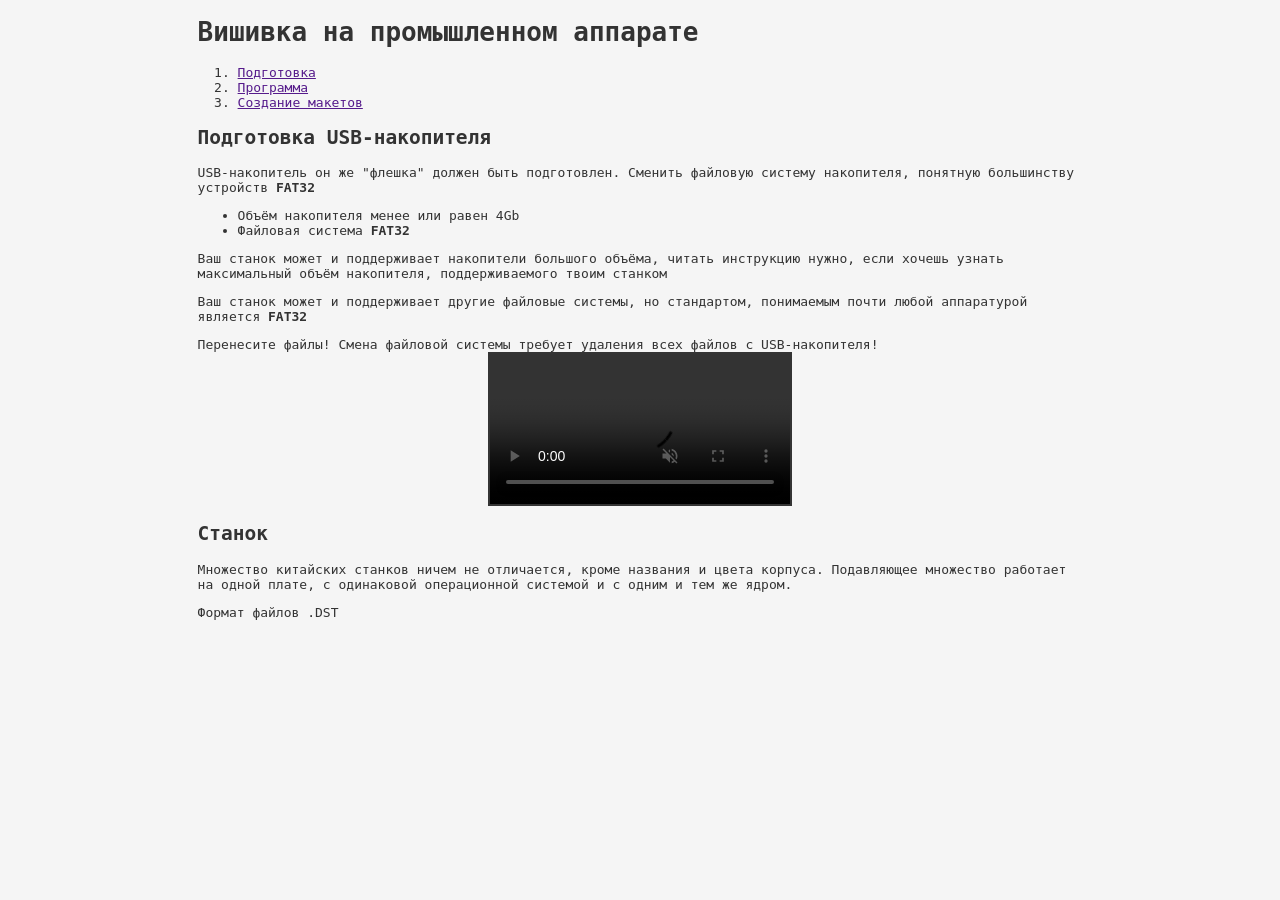
==== index.html @ 37a9a755 "-" ====
<!DOCTYPE html>
<html lang="ru">
<head>
    <meta charset="UTF-8">
    <meta name="viewport" content="width=device-width, initial-scale=1.0">
    <title>Мануал по вышивке</title>
    <link rel="stylesheet" href="css/main.css">
</head>
<body>
    <header>
        <div class="wrapper"></div>
    </header>
    <main>
        <div class="wrapper">
            <h1>Вишивка на промышленном аппарате</h1>
            <ol>
                <li><a href="">Подготовка</a></li>
                <li><a href="">Программа</a></li>
                <li><a href="">Создание макетов</a></li>
            </ol>
            
            <h2>Подготовка USB-накопителя</h2>
            <p>USB-накопитель он же "флешка" должен быть подготовлен. Сменить файловую систему накопителя, понятную большинству устройств <b>FAT32</b></p>
            <ul>
                <li>Объём накопителя менее или равен 4Gb</li>
                <li>Файловая система <b>FAT32</b></li>
            </ul>
            <p>Ваш станок может и поддерживает накопители большого объёма, читать инструкцию нужно, если хочешь узнать максимальный объём накопителя, поддерживаемого твоим станком</p>
            <p>Ваш станок может и поддерживает другие файловые системы, но стандартом, понимаемым почти любой аппаратурой является <b>FAT32</b></p>
            <div class="alert">Перенесите файлы! Смена файловой системы требует удаления всех файлов с USB-накопителя!</div>
            
            <video controls autoplay muted>
                <source src="video/usb_flash.mp4" type="video/mp4">
                <track 
                    kind="subtitles" 
                    src="video/usb_flash.vtt"
                    srclang="ru"
                    label="Русский"
                    default>
            </video>

            <h2>Станок</h2>
            <p>Множество китайских станков ничем не отличается, кроме названия и цвета корпуса. Подавляющее множество работает на одной плате, с одинаковой операционной системой и с одним и тем же ядром.</p>
            <p>Формат файлов <code>.DST</code></p>
        </div>
    </main>
    <footer>
        <div class="wrapper"></div>
    </footer>
</body>
</html>
---- css/main.css ----
:root {
    --text-color: #333333;
    --bg-color: #F5F5F5;
}

@media (prefers-color-scheme: dark) {
    :root {
        --text-color: #f5f5f5;
        --bg-color: #121212;
    }
}

body {
    color: var(--text-color);
    font-family: monospace;
    background-color: var(--bg-color);
}

.wrapper {
    width: 70%;
    margin: auto;
}

video {
    display: block;
    width: auto;
    margin: 0 auto;
    max-width: 100%;
    border: 2px solid #343434;
}
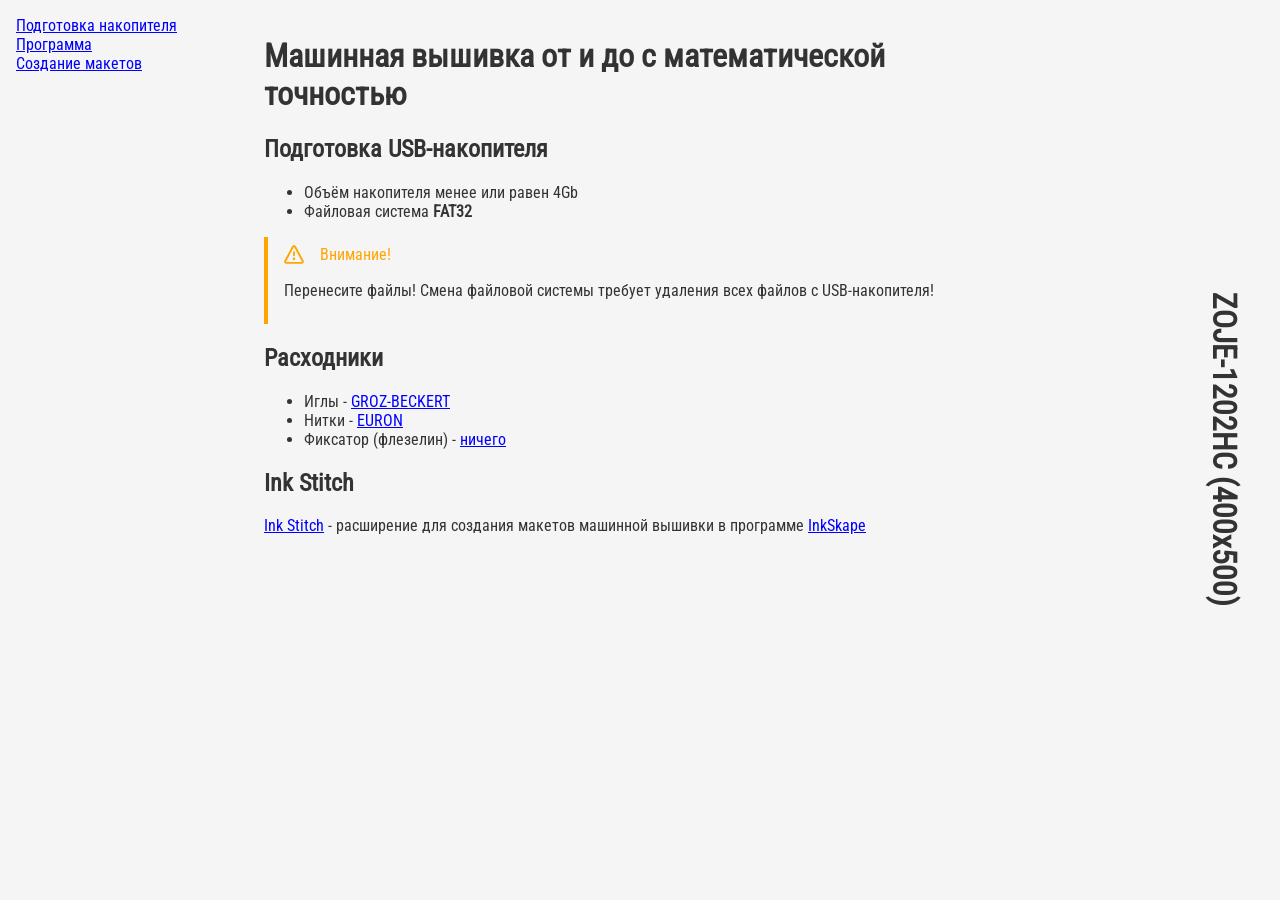
==== commit 0ee657af: "-" ====
--- a/index.html
+++ b/index.html
@@ -4,48 +4,49 @@
     <meta charset="UTF-8">
     <meta name="viewport" content="width=device-width, initial-scale=1.0">
     <title>Мануал по вышивке</title>
+    <!-- общие стили -->
     <link rel="stylesheet" href="css/main.css">
+    <!-- уведомления / сноски -->
+    <link rel="stylesheet" href="css/alert.css">
 </head>
 <body>
     <header>
-        <div class="wrapper"></div>
+        <nav>
+            <ul>
+                <li><a href="#usb">Подготовка накопителя</a></li>
+                <li><a href="">Программа</a></li>
+                <li><a href="">Создание макетов</a></li>
+            </ul>
+        </nav>
     </header>
     <main>
-        <div class="wrapper">
-            <h1>Вишивка на промышленном аппарате</h1>
-            <ol>
-                <li><a href="">Подготовка</a></li>
-                <li><a href="">Программа</a></li>
-                <li><a href="">Создание макетов</a></li>
-            </ol>
-            
-            <h2>Подготовка USB-накопителя</h2>
-            <p>USB-накопитель он же "флешка" должен быть подготовлен. Сменить файловую систему накопителя, понятную большинству устройств <b>FAT32</b></p>
-            <ul>
-                <li>Объём накопителя менее или равен 4Gb</li>
-                <li>Файловая система <b>FAT32</b></li>
-            </ul>
-            <p>Ваш станок может и поддерживает накопители большого объёма, читать инструкцию нужно, если хочешь узнать максимальный объём накопителя, поддерживаемого твоим станком</p>
-            <p>Ваш станок может и поддерживает другие файловые системы, но стандартом, понимаемым почти любой аппаратурой является <b>FAT32</b></p>
-            <div class="alert">Перенесите файлы! Смена файловой системы требует удаления всех файлов с USB-накопителя!</div>
-            
-            <video controls autoplay muted>
-                <source src="video/usb_flash.mp4" type="video/mp4">
-                <track 
-                    kind="subtitles" 
-                    src="video/usb_flash.vtt"
-                    srclang="ru"
-                    label="Русский"
-                    default>
-            </video>
+        <h1>Машинная вышивка от и до с математической точностью</h1>
+        <div id="poster"></div>
 
-            <h2>Станок</h2>
-            <p>Множество китайских станков ничем не отличается, кроме названия и цвета корпуса. Подавляющее множество работает на одной плате, с одинаковой операционной системой и с одним и тем же ядром.</p>
-            <p>Формат файлов <code>.DST</code></p>
+        <h2 id="usb">Подготовка USB-накопителя</h2>
+        <ul>
+            <li>Объём накопителя менее или равен 4Gb</li>
+            <li>Файловая система <b>FAT32</b></li>
+        </ul>
+
+        <div class="alert">
+            <div class="icon"></div>
+            <div class="title">Внимание!</div>
+            <p>Перенесите файлы! Смена файловой системы требует удаления всех файлов с USB-накопителя!</p>
         </div>
+
+        <h2>Расходники</h2>
+        <ul>
+            <li>Иглы - <a href="https://portal.groz-beckert.com/germany/sewing/en/products/773232/detail">GROZ-BECKERT</a></li>
+            <li>Нитки - <a href="https://www.euronitka.ru/products?selectedBrands[2]=Euron">EURON</a></li>
+            <li>Фиксатор (флезелин) - <a href="#">ничего</a></li>
+        </ul>
+
+        <h2>Ink Stitch</h2>
+        <p><a href="https://inkstitch.org/">Ink Stitch</a> - расширение для создания макетов машинной вышивки в программе <a href="https://inkscape.org/">InkSkape</a></p>
     </main>
     <footer>
-        <div class="wrapper"></div>
+        <h1>ZOJE-1202HC (400x500)</h1>
     </footer>
 </body>
 </html>
--- a/css/main.css
+++ b/css/main.css
@@ -1,24 +1,80 @@
+/* Светлая тема */
 :root {
     --text-color: #333333;
     --bg-color: #F5F5F5;
+    --a-color: blue;
+
+    box-sizing: border-box;
 }
 
+/* Тёмная тема */
 @media (prefers-color-scheme: dark) {
     :root {
         --text-color: #f5f5f5;
         --bg-color: #121212;
+        --a-color: red;
+
+        box-sizing: border-box;
+    }
+}
+
+@font-face {
+    font-family: 'RobotoCondensed'; /* Имя для использования в стилях */
+    src: url('../font/RobotoCondensed/RobotoCondensed-VariableFont_wght.ttf') format('truetype');
+    font-weight: 400; /* Начертание: 400=Regular, 700=Bold */
+    font-style: normal; /* Стиль: normal или italic */
+    font-display: swap; /* Защита от мигания текста */
+}
+
+/* Применить ко всему сайту */
+::selection {
+  background-color: var(--a-color);
+  color: var(--text-color);
+}
+
+a {
+    color: var(--a-color);
+
+    &::selection {
+        background-color: var(--a-color);
+        color: var(--bg-color);
     }
 }
 
 body {
+    min-height: calc(100vh - 2rem);
+    margin: 0;
+    padding: 1rem;
+    display: grid;
+    gap: 3rem;
+    grid-template-columns: 200px 1fr 200px;
+    grid-template-areas: "header main footer";
     color: var(--text-color);
-    font-family: monospace;
+    font-family: 'RobotoCondensed', cursive;
     background-color: var(--bg-color);
 }
 
-.wrapper {
-    width: 70%;
-    margin: auto;
+header {
+    height: 100vh;
+    position: fixed;
+    grid-area: header;
+
+    & ul {
+        list-style: none; /* Убирает маркеры (точки) */
+        margin: 0;        /* Убирает внешние отступы */
+        padding: 0;       /* Убирает внутренние отступы */
+    }
+}
+
+main {
+    grid-area: main;
+}
+
+footer {
+    grid-area: footer;
+    text-align: center;
+    -webkit-writing-mode: vertical-rl; /* Для Safari */
+    writing-mode: vertical-rl; /* Справа налево, основной метод */
 }
 
 video {
--- a/css/alert.css
+++ b/css/alert.css
@@ -0,0 +1,25 @@
+.alert {
+    --size: 20px;
+
+    display: grid;
+    grid-template-rows: var(--size) 1fr;
+    grid-template-columns: var(--size) 1fr;
+    gap: 0 1rem;
+    border-left: 4px solid orange;
+    padding: 8px 16px;
+    margin: 1rem 0;
+
+    & .icon {
+        background-image: url(../svg/a.svg);
+        background-position: center;
+        background-repeat: no-repeat;
+    }
+
+    & .title {
+        color: orange;
+    }
+
+    & p {
+        grid-column: span 2;
+    }
+}
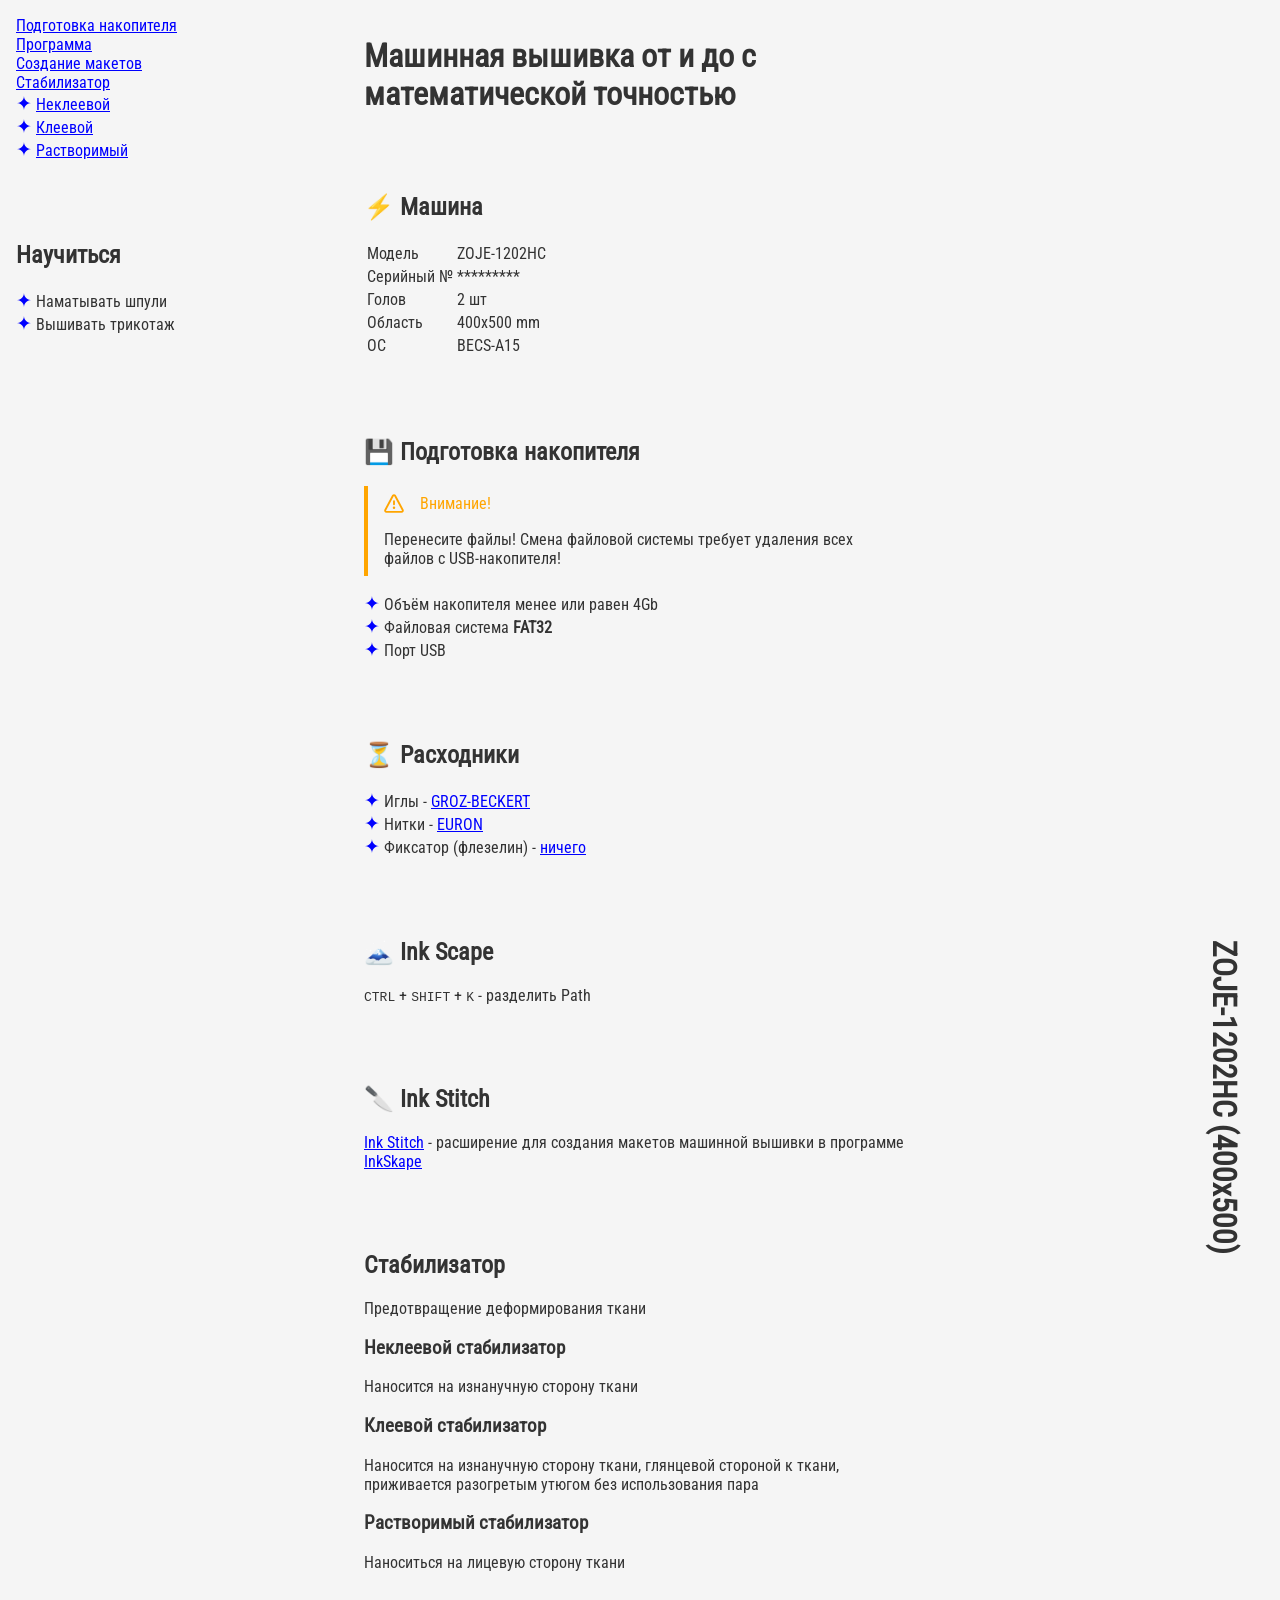
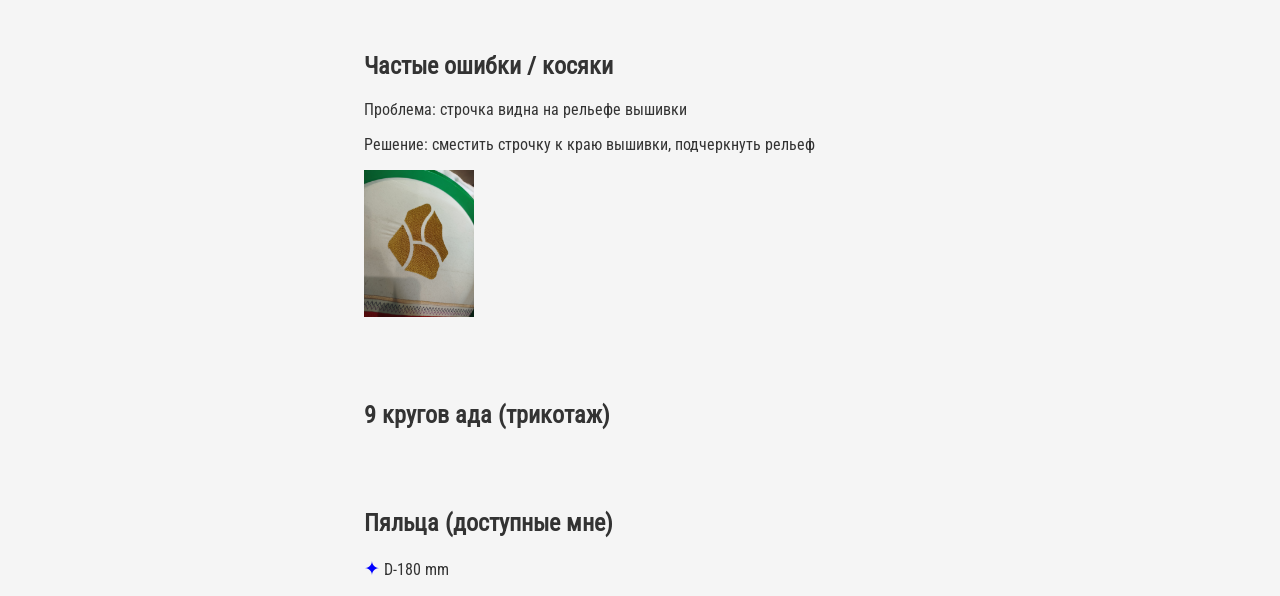
==== commit 5659b640: "-" ====
--- a/index.html
+++ b/index.html
@@ -14,36 +14,104 @@
         <nav>
             <ul>
                 <li><a href="#usb">Подготовка накопителя</a></li>
-                <li><a href="">Программа</a></li>
-                <li><a href="">Создание макетов</a></li>
+                <li><a href="#inkscape">Программа</a></li>
+                <li><a href="#">Создание макетов</a></li>
+                <li><a href="#interlining">Стабилизатор</a>
+                    <ul>
+                        <li><a href="#">Неклеевой</a></li>
+                        <li><a href="#">Клеевой</a></li>
+                        <li><a href="#">Растворимый</a></li>
+                    </ul>
+                </li>
             </ul>
         </nav>
+
+        <h2>Научиться</h2>
+        <ul>
+            <li>Наматывать шпули</li>
+            <li>Вышивать трикотаж</li>
+        </ul>
     </header>
     <main>
         <h1>Машинная вышивка от и до с математической точностью</h1>
+
+        <h2>&#9889; Машина</h2>
+        <table>
+            <tbody>
+                <tr>
+                    <td>Модель</td>
+                    <td>ZOJE-1202HC</td>
+                </tr>
+                <tr>
+                    <td>Серийный №</td>
+                    <td>*********</td>
+                </tr>
+                <tr>
+                    <td>Голов</td>
+                    <td>2 шт</td>
+                </tr>
+                <tr>
+                    <td>Область</td>
+                    <td>400x500 mm</td>
+                </tr>
+                <tr>
+                    <td>OC</td>
+                    <td>BECS-A15</td>
+                </tr>
+            </tbody>
+        </table>
         <div id="poster"></div>
 
-        <h2 id="usb">Подготовка USB-накопителя</h2>
-        <ul>
-            <li>Объём накопителя менее или равен 4Gb</li>
-            <li>Файловая система <b>FAT32</b></li>
-        </ul>
-
+        <h2 id="usb">&#128190; Подготовка накопителя</h2>
         <div class="alert">
             <div class="icon"></div>
             <div class="title">Внимание!</div>
             <p>Перенесите файлы! Смена файловой системы требует удаления всех файлов с USB-накопителя!</p>
         </div>
 
-        <h2>Расходники</h2>
+        <ul>
+            <li>Объём накопителя менее или равен 4Gb</li>
+            <li>Файловая система <b>FAT32</b></li>
+            <li>Порт USB</li>
+        </ul>
+
+        <h2>&#9203; Расходники</h2>
         <ul>
             <li>Иглы - <a href="https://portal.groz-beckert.com/germany/sewing/en/products/773232/detail">GROZ-BECKERT</a></li>
             <li>Нитки - <a href="https://www.euronitka.ru/products?selectedBrands[2]=Euron">EURON</a></li>
             <li>Фиксатор (флезелин) - <a href="#">ничего</a></li>
         </ul>
 
-        <h2>Ink Stitch</h2>
+        <h2 id="inkscape">&#128507; Ink Scape</h2>
+        <p><kbd>CTRL</kbd> + <kbd>SHIFT</kbd> + <kbd>K</kbd> - разделить Path</p>
+        <p></p>
+
+        <h2>&#128298; Ink Stitch</h2>
         <p><a href="https://inkstitch.org/">Ink Stitch</a> - расширение для создания макетов машинной вышивки в программе <a href="https://inkscape.org/">InkSkape</a></p>
+
+        <h2 id="interlining">Стабилизатор</h2>
+        <p>Предотвращение деформирования ткани</p>
+
+        <h3>Неклеевой стабилизатор</h3>
+        <p>Наносится на изнанучную сторону ткани</p>
+
+        <h3>Клеевой стабилизатор</h3>
+        <p>Наносится на изнанучную сторону ткани, глянцевой стороной к ткани, приживается разогретым утюгом без использования пара</p>
+
+        <h3>Растворимый стабилизатор</h3>
+        <p>Наноситься на лицевую сторону ткани</p>
+
+        <h2>Частые ошибки / косяки</h2>
+        <p>Проблема: строчка видна на рельефе вышивки</p>
+        <p>Решение: сместить строчку к краю вышивки, подчеркнуть рельеф</p>
+        <img src="img/error/1.jpg" alt="пример косяка">
+
+        <h2>9 кругов ада (трикотаж)</h2>
+
+        <h2>Пяльца (доступные мне)</h2>
+        <ul>
+            <li>D-180 mm</li>
+        </ul>
     </main>
     <footer>
         <h1>ZOJE-1202HC (400x500)</h1>
--- a/css/main.css
+++ b/css/main.css
@@ -41,13 +41,33 @@
     }
 }
 
+/* выравнивание списков по левому краю */
+ul {
+    margin: 0;
+    padding: 0;
+    
+    /* Перемещаем маркеры внутрь блока li */
+    list-style-position: inside;
+} li {
+    margin: 0;
+    padding: 0;
+} li::marker {
+    color: var(--a-color);       /* Цвет маркера */
+    content: "\2726  ";        /* Заменяем точку на символ или эмодзи 🚀 */
+    font-size: 1.2em;     /* Размер маркера */
+}
+
+html {
+    scroll-behavior: smooth;
+}
+
 body {
     min-height: calc(100vh - 2rem);
     margin: 0;
     padding: 1rem;
     display: grid;
     gap: 3rem;
-    grid-template-columns: 200px 1fr 200px;
+    grid-template-columns: 300px 1fr 300px;
     grid-template-areas: "header main footer";
     color: var(--text-color);
     font-family: 'RobotoCondensed', cursive;
@@ -59,11 +79,22 @@
     position: fixed;
     grid-area: header;
 
-    & ul {
+    & nav > ul {
         list-style: none; /* Убирает маркеры (точки) */
         margin: 0;        /* Убирает внешние отступы */
         padding: 0;       /* Убирает внутренние отступы */
+
+        & > li::marker {
+            content: "";        /* Заменяем точку на символ или эмодзи 🚀 */
+        }
     }
+} li {
+    margin: 0;
+    padding: 0;
+} li::marker {
+    color: var(--a-color);       /* Цвет маркера */
+    content: "\2726  ";        /* Заменяем точку на символ или эмодзи 🚀 */
+    font-size: 1.2em;     /* Размер маркера */
 }
 
 main {
@@ -83,4 +114,12 @@
     margin: 0 auto;
     max-width: 100%;
     border: 2px solid #343434;
+}
+
+img {
+    max-width: 20%;
+}
+
+h2 {
+    margin-top: 5rem;
 }
--- a/css/alert.css
+++ b/css/alert.css
@@ -4,7 +4,7 @@
     display: grid;
     grid-template-rows: var(--size) 1fr;
     grid-template-columns: var(--size) 1fr;
-    gap: 0 1rem;
+    gap: 1rem;
     border-left: 4px solid orange;
     padding: 8px 16px;
     margin: 1rem 0;
@@ -20,6 +20,7 @@
     }
 
     & p {
+        margin: 0;;
         grid-column: span 2;
     }
 }
